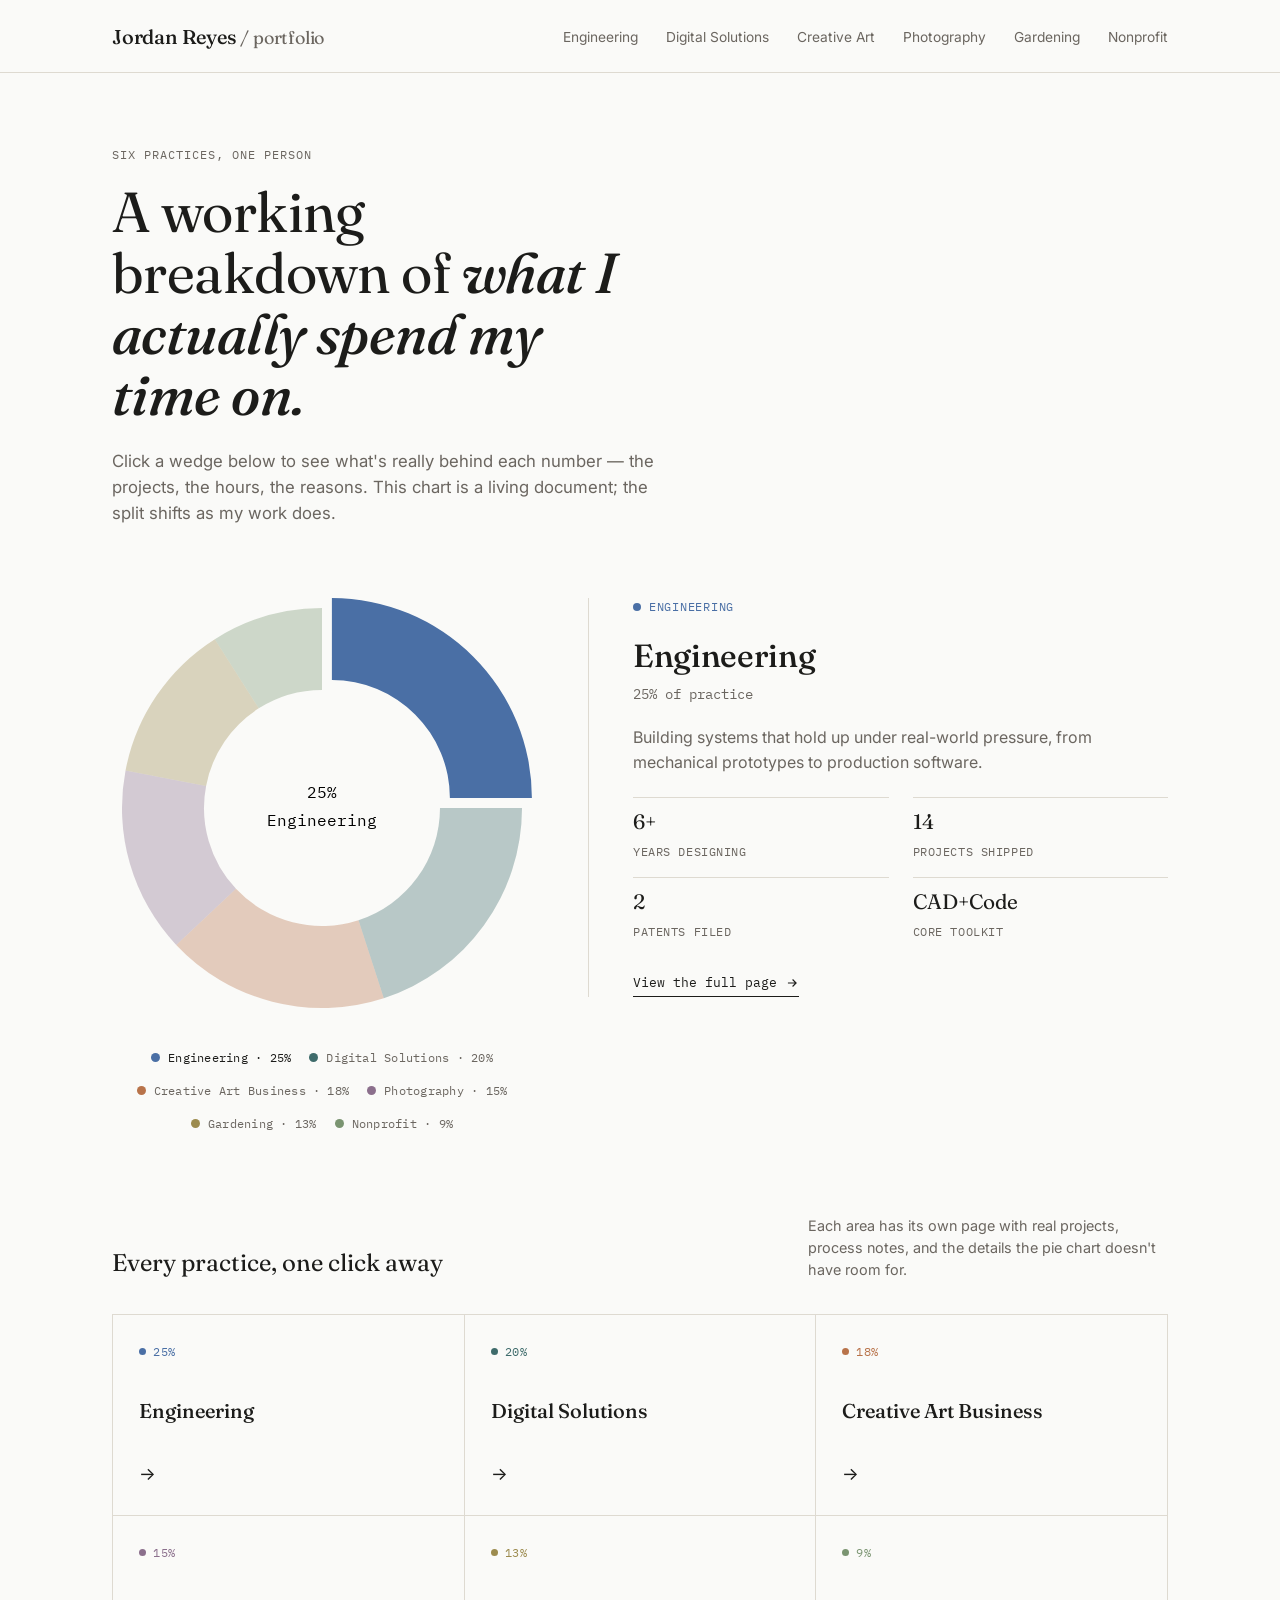
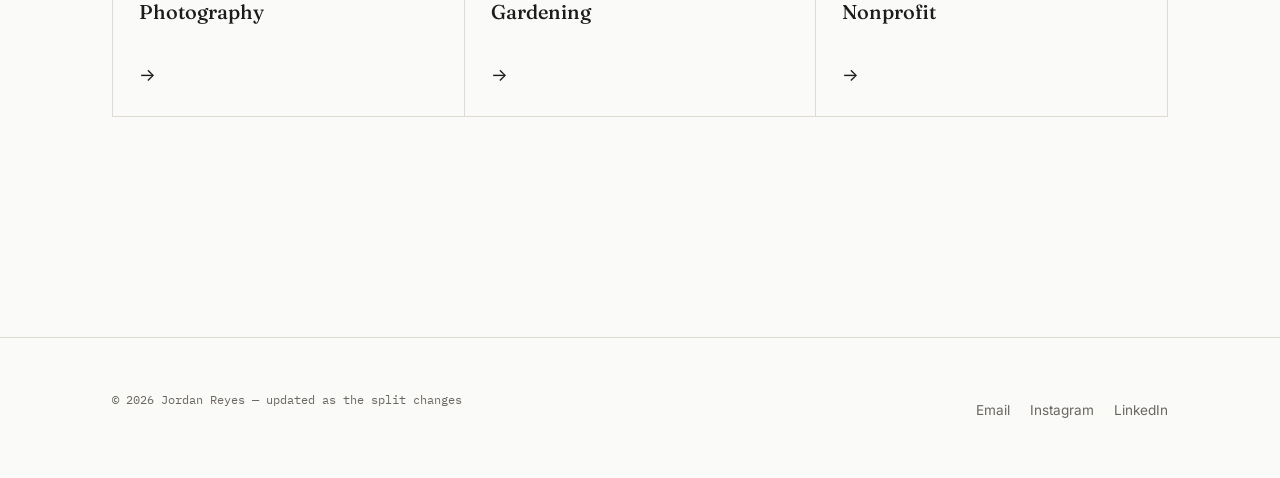
==== index.html @ f3f0fed9 "Add files via upload" ====
<!DOCTYPE html>
<html lang="en">
<head>
<meta charset="UTF-8">
<meta name="viewport" content="width=device-width, initial-scale=1.0">
<title>Jordan Reyes — Portfolio</title>
<meta name="description" content="A portfolio spanning engineering, digital solutions, creative art, photography, gardening, and nonprofit work.">
<link rel="stylesheet" href="styles.css">
</head>
<body>

<nav class="site-nav">
  <div class="wrap">
    <a href="index.html" class="brand">Jordan Reyes <span>/ portfolio</span></a>
    <button class="nav-toggle" aria-expanded="false">MENU</button>
    <ul class="nav-links">
      <li><a href="engineering.html">Engineering</a></li>
      <li><a href="digital-solutions.html">Digital Solutions</a></li>
      <li><a href="creative-art.html">Creative Art</a></li>
      <li><a href="photography.html">Photography</a></li>
      <li><a href="gardening.html">Gardening</a></li>
      <li><a href="nonprofit.html">Nonprofit</a></li>
    </ul>
  </div>
</nav>

<header class="hero">
  <div class="wrap">
    <p class="eyebrow">Six practices, one person</p>
    <h1>A working breakdown of <em>what I actually spend my time on.</em></h1>
    <p class="hero-lede">Click a wedge below to see what's really behind each number — the projects, the hours, the reasons. This chart is a living document; the split shifts as my work does.</p>
  </div>
</header>

<section class="chart-section">
  <div class="wrap chart-grid">
    <div>
      <div class="chart-holder">
        <svg id="pie-svg" viewBox="0 0 420 420" aria-label="Interactive breakdown of practices">
          <text id="center-pct" x="210" y="200" text-anchor="middle" class="chart-center pct"></text>
          <text id="center-lbl" x="210" y="228" text-anchor="middle" class="chart-center lbl"></text>
        </svg>
      </div>
      <div class="legend" id="legend"></div>
    </div>
    <div class="detail-panel" id="detail-panel"></div>
  </div>
</section>

<section class="strip">
  <div class="wrap">
    <div class="strip-head">
      <h3>Every practice, one click away</h3>
      <p>Each area has its own page with real projects, process notes, and the details the pie chart doesn't have room for.</p>
    </div>
    <div class="card-row">
      <a class="p-card" href="engineering.html" style="--dot:#4A6FA5">
        <span class="tag"><span class="dot"></span>25%</span>
        <h4>Engineering</h4>
        <span class="arrow">→</span>
      </a>
      <a class="p-card" href="digital-solutions.html" style="--dot:#3E6B6B">
        <span class="tag"><span class="dot"></span>20%</span>
        <h4>Digital Solutions</h4>
        <span class="arrow">→</span>
      </a>
      <a class="p-card" href="creative-art.html" style="--dot:#B8734A">
        <span class="tag"><span class="dot"></span>18%</span>
        <h4>Creative Art Business</h4>
        <span class="arrow">→</span>
      </a>
      <a class="p-card" href="photography.html" style="--dot:#8B6F8C">
        <span class="tag"><span class="dot"></span>15%</span>
        <h4>Photography</h4>
        <span class="arrow">→</span>
      </a>
      <a class="p-card" href="gardening.html" style="--dot:#9C8B4E">
        <span class="tag"><span class="dot"></span>13%</span>
        <h4>Gardening</h4>
        <span class="arrow">→</span>
      </a>
      <a class="p-card" href="nonprofit.html" style="--dot:#7A9471">
        <span class="tag"><span class="dot"></span>9%</span>
        <h4>Nonprofit</h4>
        <span class="arrow">→</span>
      </a>
    </div>
  </div>
</section>

<footer class="site-footer">
  <div class="wrap">
    <p class="footer-meta">© 2026 Jordan Reyes — updated as the split changes</p>
    <ul class="footer-links">
      <li><a href="mailto:hello@example.com">Email</a></li>
      <li><a href="#">Instagram</a></li>
      <li><a href="#">LinkedIn</a></li>
    </ul>
  </div>
</footer>

<script src="script.js"></script>
</body>
</html>
---- styles.css ----
@import url('https://fonts.googleapis.com/css2?family=Fraunces:ital,opsz,wght@0,9..144,300;0,9..144,400;0,9..144,500;0,9..144,600;1,9..144,400;1,9..144,500&family=Inter:wght@400;500;600&family=IBM+Plex+Mono:wght@400;500&display=swap');

:root{
  --paper:#FAFAF8;
  --paper-dim:#F1EFE9;
  --ink:#1C1C1A;
  --ink-soft:#6B6660;
  --line:#DEDAD1;

  --c-engineering:#4A6FA5;
  --c-digital:#3E6B6B;
  --c-creative:#B8734A;
  --c-photography:#8B6F8C;
  --c-gardening:#9C8B4E;
  --c-nonprofit:#7A9471;

  --display: 'Fraunces', serif;
  --body: 'Inter', sans-serif;
  --mono: 'IBM Plex Mono', monospace;

  --maxw: 1120px;
}

*{box-sizing:border-box;}
html{scroll-behavior:smooth;}
body{
  margin:0;
  background:var(--paper);
  color:var(--ink);
  font-family:var(--body);
  font-size:16px;
  line-height:1.55;
  -webkit-font-smoothing:antialiased;
}

@media (prefers-reduced-motion: reduce){
  html{scroll-behavior:auto;}
  *{animation-duration:0.001ms !important; transition-duration:0.001ms !important;}
}

a{color:inherit;}
:focus-visible{outline:2px solid var(--ink); outline-offset:3px;}

.wrap{max-width:var(--maxw); margin:0 auto; padding:0 32px;}

/* ---------- Nav ---------- */
.site-nav{
  position:sticky; top:0; z-index:50;
  background:rgba(250,250,248,0.9);
  backdrop-filter:blur(8px);
  border-bottom:1px solid var(--line);
}
.site-nav .wrap{
  display:flex; align-items:center; justify-content:space-between;
  height:72px;
}
.brand{
  font-family:var(--display);
  font-weight:500;
  font-size:1.25rem;
  text-decoration:none;
  letter-spacing:-0.01em;
}
.brand span{color:var(--ink-soft); font-weight:400; font-size:0.9em;}
.nav-links{
  display:flex; gap:28px; list-style:none; margin:0; padding:0;
}
.nav-links a{
  text-decoration:none;
  font-size:0.86rem;
  color:var(--ink-soft);
  position:relative;
  padding-bottom:4px;
  transition:color 0.2s ease;
}
.nav-links a:hover, .nav-links a.active{color:var(--ink);}
.nav-links a.active::after{
  content:'';
  position:absolute; left:0; right:0; bottom:-6px; height:2px;
  background:var(--dot,var(--ink));
}
.nav-toggle{display:none;}

@media (max-width:860px){
  .nav-links{
    position:fixed; inset:72px 0 0 0; background:var(--paper);
    flex-direction:column; padding:24px 32px; gap:20px;
    transform:translateY(-8px); opacity:0; pointer-events:none;
    transition:opacity 0.2s ease, transform 0.2s ease;
  }
  .nav-links.open{opacity:1; pointer-events:auto; transform:translateY(0);}
  .nav-links a{font-size:1.1rem;}
  .nav-toggle{
    display:block; background:none; border:none; cursor:pointer;
    font-family:var(--mono); font-size:0.8rem; letter-spacing:0.05em;
  }
}

/* ---------- Footer ---------- */
.site-footer{
  border-top:1px solid var(--line);
  padding:40px 0 56px;
  margin-top:120px;
}
.site-footer .wrap{
  display:flex; justify-content:space-between; align-items:flex-end; flex-wrap:wrap; gap:16px;
}
.footer-meta{font-family:var(--mono); font-size:0.78rem; color:var(--ink-soft);}
.footer-links{display:flex; gap:20px; list-style:none; margin:0; padding:0;}
.footer-links a{text-decoration:none; font-size:0.85rem; color:var(--ink-soft);}
.footer-links a:hover{color:var(--ink);}

/* ---------- Hero (home) ---------- */
.hero{
  padding:72px 0 40px;
}
.eyebrow{
  font-family:var(--mono); font-size:0.78rem; letter-spacing:0.08em;
  text-transform:uppercase; color:var(--ink-soft); margin:0 0 18px;
}
.hero h1{
  font-family:var(--display);
  font-weight:400;
  font-size:clamp(2.2rem, 4.4vw, 3.6rem);
  line-height:1.08;
  letter-spacing:-0.01em;
  margin:0 0 22px;
  max-width:14ch;
}
.hero h1 em{font-style:italic; font-weight:500;}
.hero-lede{
  max-width:52ch; color:var(--ink-soft); font-size:1.05rem; margin:0 0 8px;
}

/* ---------- Chart section ---------- */
.chart-section{
  padding:24px 0 80px;
}
.chart-grid{
  display:grid;
  grid-template-columns: minmax(280px, 420px) 1fr;
  gap:56px;
  align-items:flex-start;
}
@media (max-width:860px){
  .chart-grid{grid-template-columns:1fr; gap:32px;}
}

.chart-holder{
  position:relative;
  display:flex; align-items:center; justify-content:center;
}
.chart-holder svg{width:100%; height:auto; max-width:420px;}

.pie-slice{
  cursor:pointer;
  transition:transform 0.35s cubic-bezier(.22,1,.36,1), filter 0.2s ease, opacity 0.2s ease;
  transform-box:fill-box;
}
.pie-slice:hover{filter:brightness(1.06);}
.pie-slice.dimmed{opacity:0.35;}
.pie-slice:focus-visible{outline:2px solid var(--ink); outline-offset:2px;}

.chart-center{
  font-family:var(--mono);
  pointer-events:none;
}
.chart-center .pct{font-family:var(--display); font-size:2.6rem; fill:var(--ink);}
.chart-center .lbl{font-size:0.72rem; letter-spacing:0.06em; fill:var(--ink-soft); text-transform:uppercase;}

.legend{
  display:flex; flex-wrap:wrap; gap:10px 18px; margin-top:28px;
  justify-content:center;
}
.legend button{
  display:flex; align-items:center; gap:8px;
  background:none; border:none; cursor:pointer; padding:4px 0;
  font-family:var(--mono); font-size:0.76rem; color:var(--ink-soft);
  letter-spacing:0.02em;
}
.legend button.active{color:var(--ink);}
.legend .dot{width:9px; height:9px; border-radius:50%; flex-shrink:0;}

.detail-panel{
  border-left:1px solid var(--line);
  padding-left:44px;
  min-height:380px;
}
@media (max-width:860px){
  .detail-panel{border-left:none; padding-left:0; border-top:1px solid var(--line); padding-top:32px;}
}
.detail-eyebrow{
  font-family:var(--mono); font-size:0.76rem; letter-spacing:0.06em;
  color:var(--dot, var(--ink-soft)); text-transform:uppercase; margin:0 0 14px;
  display:flex; align-items:center; gap:8px;
}
.detail-eyebrow .dot{width:8px; height:8px; border-radius:50%; background:var(--dot);}
.detail-panel h2{
  font-family:var(--display); font-weight:500; font-size:2rem; margin:0 0 4px;
  letter-spacing:-0.01em;
}
.detail-percent{
  font-family:var(--mono); color:var(--ink-soft); font-size:0.85rem; margin:0 0 20px;
}
.detail-copy{max-width:58ch; color:var(--ink-soft); margin:0 0 22px;}
.detail-facts{
  list-style:none; margin:0 0 26px; padding:0;
  display:grid; grid-template-columns:1fr 1fr; gap:14px 24px;
}
.detail-facts li{border-top:1px solid var(--line); padding-top:8px;}
.detail-facts .fact-num{font-family:var(--display); font-size:1.3rem; display:block;}
.detail-facts .fact-lbl{font-family:var(--mono); font-size:0.72rem; color:var(--ink-soft); text-transform:uppercase; letter-spacing:0.05em;}
.detail-cta{
  display:inline-flex; align-items:center; gap:8px;
  text-decoration:none; font-family:var(--mono); font-size:0.82rem;
  color:var(--ink); border-bottom:1px solid var(--ink); padding-bottom:3px;
}
.detail-cta:hover{gap:12px;}
.detail-cta svg{width:14px; height:14px;}

/* ---------- Practice strip (home, below chart) ---------- */
.strip{padding:0 0 100px;}
.strip-head{display:flex; justify-content:space-between; align-items:flex-end; margin-bottom:32px; gap:16px; flex-wrap:wrap;}
.strip-head h3{font-family:var(--display); font-weight:400; font-size:1.5rem; margin:0;}
.strip-head p{margin:0; color:var(--ink-soft); font-size:0.9rem; max-width:40ch;}
.card-row{
  display:grid; grid-template-columns:repeat(3, 1fr); gap:1px;
  background:var(--line); border:1px solid var(--line);
}
@media (max-width:860px){.card-row{grid-template-columns:1fr 1fr;}}
@media (max-width:560px){.card-row{grid-template-columns:1fr;}}
.p-card{
  background:var(--paper); padding:28px 26px; text-decoration:none; color:var(--ink);
  display:flex; flex-direction:column; gap:34px; min-height:190px;
  transition:background 0.2s ease;
}
.p-card:hover{background:var(--paper-dim);}
.p-card .tag{
  font-family:var(--mono); font-size:0.72rem; text-transform:uppercase; letter-spacing:0.05em;
  color:var(--dot);
  display:flex; align-items:center; gap:7px;
}
.p-card .tag .dot{width:7px; height:7px; border-radius:50%; background:var(--dot);}
.p-card h4{font-family:var(--display); font-weight:500; font-size:1.25rem; margin:0;}
.p-card .arrow{margin-top:auto; font-size:1.1rem;}

/* ---------- Category page header ---------- */
.cat-hero{
  padding:64px 0 56px;
  border-bottom:1px solid var(--line);
}
.cat-hero .eyebrow{color:var(--dot);}
.cat-hero h1{
  font-family:var(--display); font-weight:400;
  font-size:clamp(2.4rem, 5vw, 4rem); margin:0 0 20px; letter-spacing:-0.01em;
}
.cat-hero .lede{max-width:60ch; color:var(--ink-soft); font-size:1.08rem;}
.cat-hero .back{
  display:inline-block; margin-top:28px; text-decoration:none;
  font-family:var(--mono); font-size:0.8rem; color:var(--ink-soft);
  border-bottom:1px solid var(--line); padding-bottom:2px;
}
.cat-hero .back:hover{color:var(--ink); border-color:var(--ink);}

.stat-row{
  display:grid; grid-template-columns:repeat(4,1fr); gap:1px;
  background:var(--line); border-top:1px solid var(--line); border-bottom:1px solid var(--line);
}
@media (max-width:700px){.stat-row{grid-template-columns:1fr 1fr;}}
.stat-cell{background:var(--paper); padding:26px 28px;}
.stat-cell .num{font-family:var(--display); font-size:2.1rem; display:block; color:var(--dot);}
.stat-cell .lbl{font-family:var(--mono); font-size:0.72rem; text-transform:uppercase; letter-spacing:0.05em; color:var(--ink-soft);}

.section{padding:76px 0;}
.section-head{max-width:62ch; margin-bottom:42px;}
.section-head .eyebrow{color:var(--dot);}
.section-head h2{font-family:var(--display); font-weight:400; font-size:1.9rem; margin:0 0 12px;}
.section-head p{color:var(--ink-soft); margin:0;}

.project-grid{
  display:grid; grid-template-columns:repeat(2, 1fr); gap:2px;
  background:var(--line); border:1px solid var(--line);
}
@media (max-width:700px){.project-grid{grid-template-columns:1fr;}}
.project{background:var(--paper); padding:32px;}
.project .frame{
  aspect-ratio:16/10; border-radius:2px; margin-bottom:20px;
  display:flex; align-items:center; justify-content:center;
  background:var(--paper-dim);
  border:1px solid var(--line);
}
.project .frame svg{width:44%; height:44%; opacity:0.85;}
.project h3{font-family:var(--display); font-weight:500; font-size:1.2rem; margin:0 0 8px;}
.project p{color:var(--ink-soft); font-size:0.92rem; margin:0 0 14px;}
.project .meta{font-family:var(--mono); font-size:0.72rem; color:var(--dot); text-transform:uppercase; letter-spacing:0.04em;}

.pull-quote{
  padding:80px 0; text-align:center;
}
.pull-quote blockquote{
  font-family:var(--display); font-style:italic; font-weight:400;
  font-size:clamp(1.4rem, 3vw, 2.1rem); max-width:26ch; margin:0 auto 18px;
  line-height:1.3;
}
.pull-quote cite{font-family:var(--mono); font-size:0.8rem; color:var(--ink-soft); font-style:normal;}

.cta-band{
  background:var(--ink); color:var(--paper);
  padding:64px 0; margin-top:20px;
}
.cta-band .wrap{display:flex; justify-content:space-between; align-items:center; flex-wrap:wrap; gap:20px;}
.cta-band h3{font-family:var(--display); font-weight:400; font-size:1.7rem; margin:0; max-width:20ch;}
.cta-band a{
  text-decoration:none; font-family:var(--mono); font-size:0.85rem;
  border:1px solid var(--paper); padding:12px 22px; border-radius:2px;
  white-space:nowrap;
}
.cta-band a:hover{background:var(--paper); color:var(--ink);}

.placeholder-note{
  font-family:var(--mono); font-size:0.72rem; color:var(--ink-soft);
  background:var(--paper-dim); border:1px dashed var(--line);
  padding:10px 14px; border-radius:2px; display:inline-block; margin-bottom:24px;
}
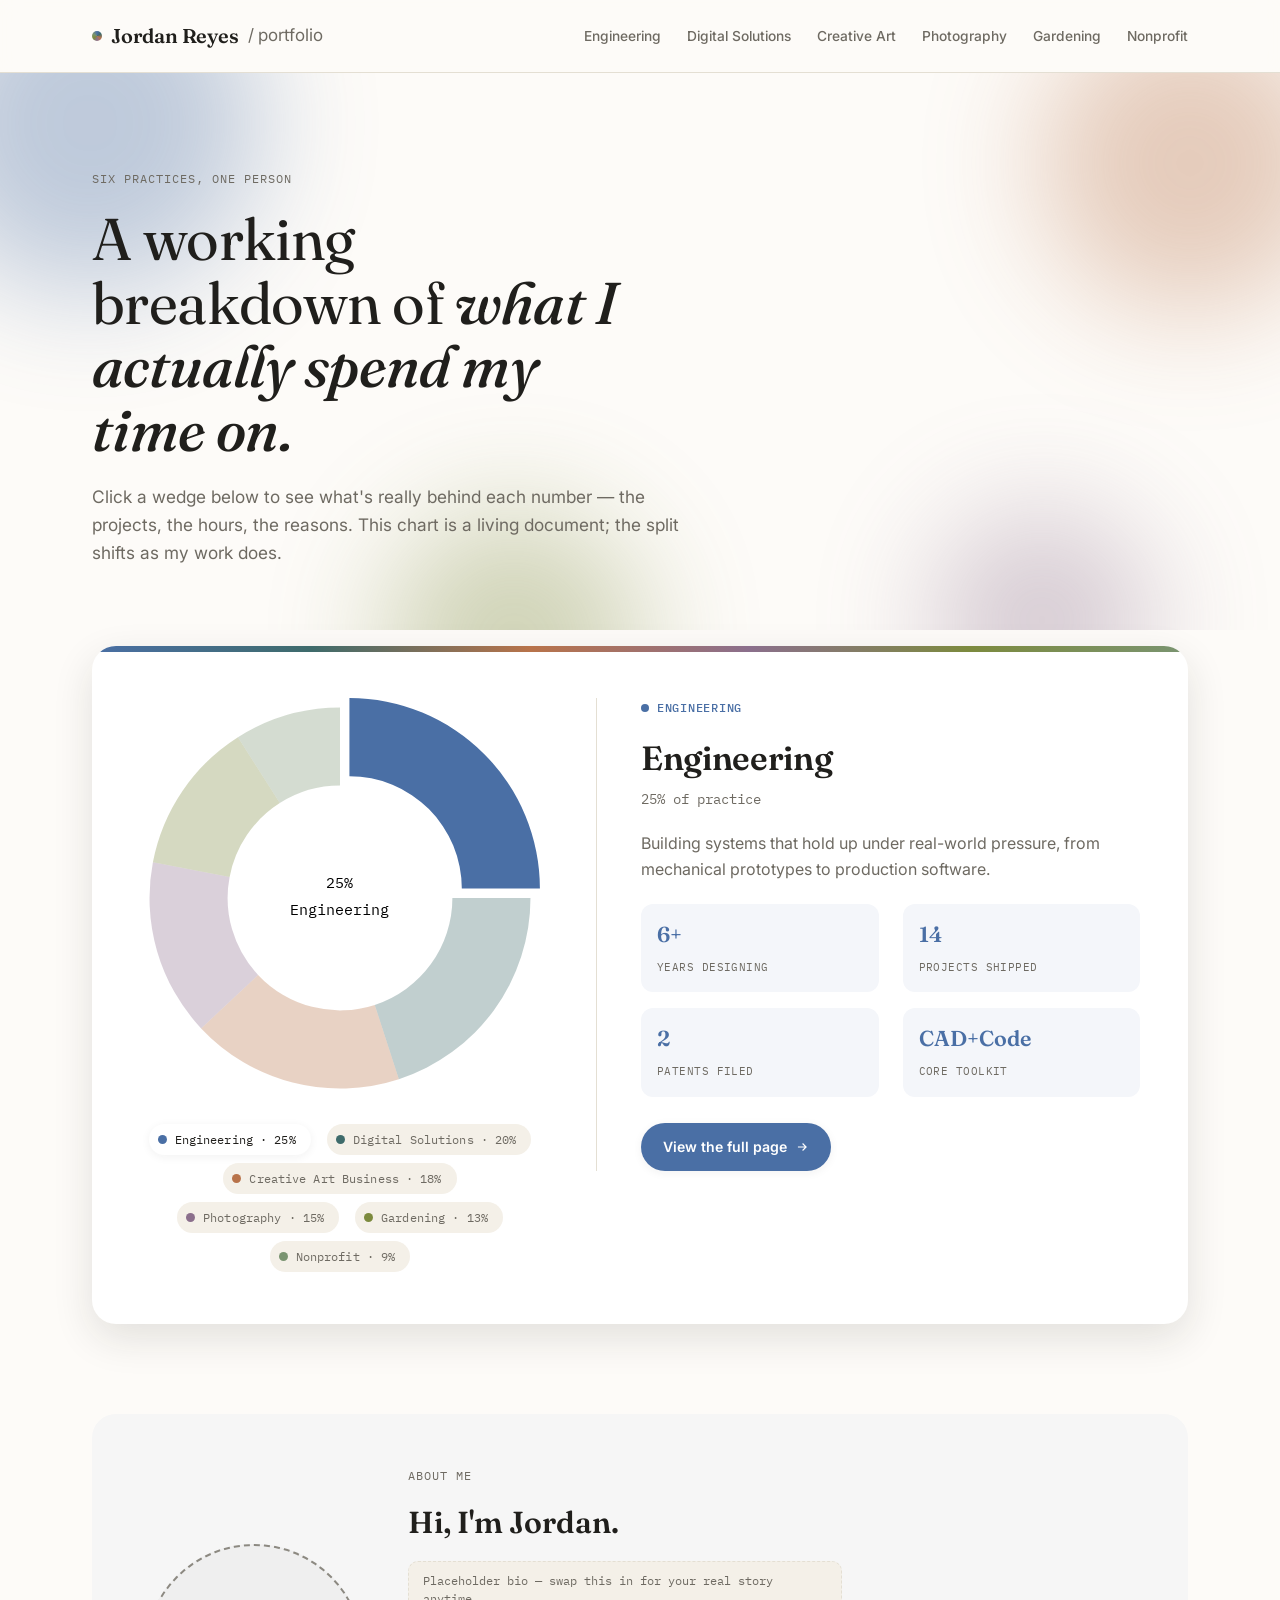
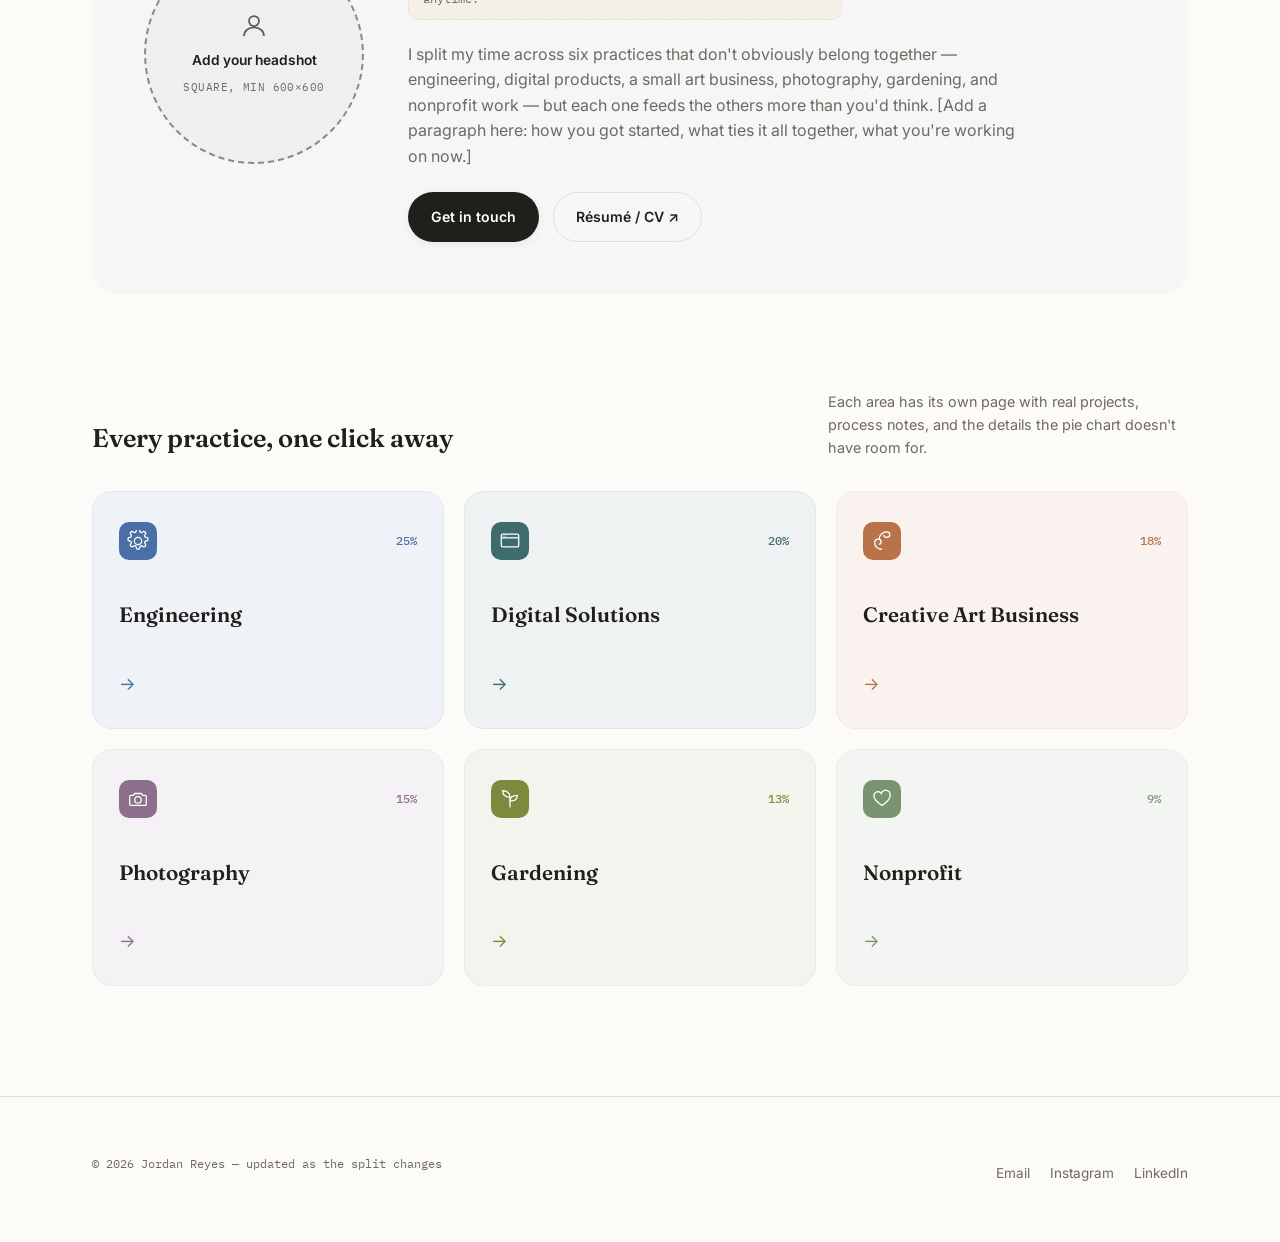
==== commit 01907ddd: "Add files via upload" ====
--- a/index.html
+++ b/index.html
@@ -11,7 +11,7 @@
 
 <nav class="site-nav">
   <div class="wrap">
-    <a href="index.html" class="brand">Jordan Reyes <span>/ portfolio</span></a>
+    <a href="index.html" class="brand"><span class="brand-dot"></span>Jordan Reyes <span>/ portfolio</span></a>
     <button class="nav-toggle" aria-expanded="false">MENU</button>
     <ul class="nav-links">
       <li><a href="engineering.html">Engineering</a></li>
@@ -25,6 +25,12 @@
 </nav>
 
 <header class="hero">
+  <div class="blob-field">
+    <div class="blob blob-1"></div>
+    <div class="blob blob-2"></div>
+    <div class="blob blob-3"></div>
+    <div class="blob blob-4"></div>
+  </div>
   <div class="wrap">
     <p class="eyebrow">Six practices, one person</p>
     <h1>A working breakdown of <em>what I actually spend my time on.</em></h1>
@@ -33,17 +39,43 @@
 </header>
 
 <section class="chart-section">
-  <div class="wrap chart-grid">
-    <div>
-      <div class="chart-holder">
-        <svg id="pie-svg" viewBox="0 0 420 420" aria-label="Interactive breakdown of practices">
-          <text id="center-pct" x="210" y="200" text-anchor="middle" class="chart-center pct"></text>
-          <text id="center-lbl" x="210" y="228" text-anchor="middle" class="chart-center lbl"></text>
-        </svg>
+  <div class="wrap">
+    <div class="chart-card">
+      <div class="chart-grid">
+        <div>
+          <div class="chart-holder">
+            <svg id="pie-svg" viewBox="0 0 420 420" aria-label="Interactive breakdown of practices">
+              <text id="center-pct" x="210" y="200" text-anchor="middle" class="chart-center pct"></text>
+              <text id="center-lbl" x="210" y="228" text-anchor="middle" class="chart-center lbl"></text>
+            </svg>
+          </div>
+          <div class="legend" id="legend"></div>
+        </div>
+        <div class="detail-panel" id="detail-panel"></div>
       </div>
-      <div class="legend" id="legend"></div>
     </div>
-    <div class="detail-panel" id="detail-panel"></div>
+  </div>
+</section>
+
+<section class="bio-section">
+  <div class="wrap">
+    <div class="bio-card">
+      <div class="photo-slot round">
+        <svg viewBox="0 0 24 24" fill="none" stroke="currentColor" stroke-width="1.4"><circle cx="12" cy="8" r="4"/><path d="M4 20c0-4 3.6-7 8-7s8 3 8 7"/></svg>
+        <span class="ps-label">Add your headshot</span>
+        <span class="ps-note">Square, min 600×600</span>
+      </div>
+      <div class="bio-copy">
+        <p class="eyebrow">About me</p>
+        <h2>Hi, I'm Jordan.</h2>
+        <p class="placeholder-note">Placeholder bio — swap this in for your real story anytime.</p>
+        <p>I split my time across six practices that don't obviously belong together — engineering, digital products, a small art business, photography, gardening, and nonprofit work — but each one feeds the others more than you'd think. [Add a paragraph here: how you got started, what ties it all together, what you're working on now.]</p>
+        <div class="btn-row">
+          <a class="btn btn-primary" href="mailto:hello@example.com">Get in touch</a>
+          <a class="btn btn-ghost" href="#">Résumé / CV ↗</a>
+        </div>
+      </div>
+    </div>
   </div>
 </section>
 
@@ -55,32 +87,50 @@
     </div>
     <div class="card-row">
       <a class="p-card" href="engineering.html" style="--dot:#4A6FA5">
-        <span class="tag"><span class="dot"></span>25%</span>
+        <span class="tag">
+          <span class="icon"><svg viewBox="0 0 24 24" fill="none" stroke="currentColor" stroke-width="1.4"><path d="M12 8a4 4 0 1 0 0 8 4 4 0 0 0 0-8Z"/><path d="M19.4 13a1.7 1.7 0 0 0 .34 1.87l.06.06a2 2 0 1 1-2.83 2.83l-.06-.06a1.7 1.7 0 0 0-1.87-.34 1.7 1.7 0 0 0-1 1.55V19a2 2 0 1 1-4 0v-.09A1.7 1.7 0 0 0 8.98 17.3a1.7 1.7 0 0 0-1.87.34l-.06.06a2 2 0 1 1-2.83-2.83l.06-.06A1.7 1.7 0 0 0 4.6 13a1.7 1.7 0 0 0-1.55-1H3a2 2 0 1 1 0-4h.09A1.7 1.7 0 0 0 4.6 6.98a1.7 1.7 0 0 0-.34-1.87l-.06-.06a2 2 0 1 1 2.83-2.83l.06.06A1.7 1.7 0 0 0 8.96 2.6a1.7 1.7 0 0 0 1-1.55V1a2 2 0 1 1 4 0v.09a1.7 1.7 0 0 0 1 1.55 1.7 1.7 0 0 0 1.87-.34l.06-.06a2 2 0 1 1 2.83 2.83l-.06.06a1.7 1.7 0 0 0-.34 1.87V7a1.7 1.7 0 0 0 1.55 1H21a2 2 0 1 1 0 4h-.09a1.7 1.7 0 0 0-1.51 1Z"/></svg></span>
+          <span class="pct">25%</span>
+        </span>
         <h4>Engineering</h4>
         <span class="arrow">→</span>
       </a>
       <a class="p-card" href="digital-solutions.html" style="--dot:#3E6B6B">
-        <span class="tag"><span class="dot"></span>20%</span>
+        <span class="tag">
+          <span class="icon"><svg viewBox="0 0 24 24" fill="none" stroke="currentColor" stroke-width="1.4"><rect x="2.5" y="4.5" width="19" height="14" rx="1.5"/><path d="M2.5 8.5h19"/><circle cx="5.3" cy="6.5" r="0.6" fill="currentColor" stroke="none"/><circle cx="7.1" cy="6.5" r="0.6" fill="currentColor" stroke="none"/></svg></span>
+          <span class="pct">20%</span>
+        </span>
         <h4>Digital Solutions</h4>
         <span class="arrow">→</span>
       </a>
       <a class="p-card" href="creative-art.html" style="--dot:#B8734A">
-        <span class="tag"><span class="dot"></span>18%</span>
+        <span class="tag">
+          <span class="icon"><svg viewBox="0 0 24 24" fill="none" stroke="currentColor" stroke-width="1.4"><path d="M12 21c-4.4 0-8-2.7-8-7 0-3 2-4 4-4s3 1.3 3 3-1 2.5-2.5 2.5"/><path d="M9 10c0-4.4 3.6-8 8-8 2 0 3.5 1.2 3.5 3S19 8 17 8s-3-1-3-2.5"/></svg></span>
+          <span class="pct">18%</span>
+        </span>
         <h4>Creative Art Business</h4>
         <span class="arrow">→</span>
       </a>
       <a class="p-card" href="photography.html" style="--dot:#8B6F8C">
-        <span class="tag"><span class="dot"></span>15%</span>
+        <span class="tag">
+          <span class="icon"><svg viewBox="0 0 24 24" fill="none" stroke="currentColor" stroke-width="1.4"><path d="M4 8h3l1.5-2h7L17 8h3a1 1 0 0 1 1 1v9a1 1 0 0 1-1 1H4a1 1 0 0 1-1-1V9a1 1 0 0 1 1-1Z"/><circle cx="12" cy="13" r="3.5"/></svg></span>
+          <span class="pct">15%</span>
+        </span>
         <h4>Photography</h4>
         <span class="arrow">→</span>
       </a>
-      <a class="p-card" href="gardening.html" style="--dot:#9C8B4E">
-        <span class="tag"><span class="dot"></span>13%</span>
+      <a class="p-card" href="gardening.html" style="--dot:#7C8A3E">
+        <span class="tag">
+          <span class="icon"><svg viewBox="0 0 24 24" fill="none" stroke="currentColor" stroke-width="1.4"><path d="M12 21V10"/><path d="M12 10C12 5 8 3 4 3c0 4.5 2.5 7 8 7Z"/><path d="M12 14c0-4 3.5-6 8-6 0 4-2.5 6.5-8 6Z"/></svg></span>
+          <span class="pct">13%</span>
+        </span>
         <h4>Gardening</h4>
         <span class="arrow">→</span>
       </a>
       <a class="p-card" href="nonprofit.html" style="--dot:#7A9471">
-        <span class="tag"><span class="dot"></span>9%</span>
+        <span class="tag">
+          <span class="icon"><svg viewBox="0 0 24 24" fill="none" stroke="currentColor" stroke-width="1.4"><path d="M20.8 8.6c0 4.4-8.8 10.4-8.8 10.4S3.2 13 3.2 8.6a4.4 4.4 0 0 1 8-2.6 4.4 4.4 0 0 1 9.6 2.6Z"/></svg></span>
+          <span class="pct">9%</span>
+        </span>
         <h4>Nonprofit</h4>
         <span class="arrow">→</span>
       </a>
--- a/styles.css
+++ b/styles.css
@@ -1,24 +1,29 @@
-@import url('https://fonts.googleapis.com/css2?family=Fraunces:ital,opsz,wght@0,9..144,300;0,9..144,400;0,9..144,500;0,9..144,600;1,9..144,400;1,9..144,500&family=Inter:wght@400;500;600&family=IBM+Plex+Mono:wght@400;500&display=swap');
+@import url('https://fonts.googleapis.com/css2?family=Fraunces:ital,opsz,wght@0,9..144,300;0,9..144,400;0,9..144,500;0,9..144,600;0,9..144,700;1,9..144,400;1,9..144,500&family=Inter:wght@400;500;600;700&family=IBM+Plex+Mono:wght@400;500&display=swap');
 
 :root{
-  --paper:#FAFAF8;
-  --paper-dim:#F1EFE9;
-  --ink:#1C1C1A;
-  --ink-soft:#6B6660;
-  --line:#DEDAD1;
+  --paper:#FDFBF8;
+  --paper-dim:#F4F0E8;
+  --ink:#201F1C;
+  --ink-soft:#6E6A62;
+  --line:#E4DFD3;
 
   --c-engineering:#4A6FA5;
   --c-digital:#3E6B6B;
   --c-creative:#B8734A;
   --c-photography:#8B6F8C;
-  --c-gardening:#9C8B4E;
+  --c-gardening:#7C8A3E;
   --c-nonprofit:#7A9471;
 
   --display: 'Fraunces', serif;
   --body: 'Inter', sans-serif;
   --mono: 'IBM Plex Mono', monospace;
 
-  --maxw: 1120px;
+  --maxw: 1160px;
+  --radius: 16px;
+  --radius-sm: 10px;
+  --shadow-sm: 0 2px 10px rgba(32,31,28,0.06);
+  --shadow-md: 0 14px 40px rgba(32,31,28,0.12);
+  --dot: var(--ink);
 }
 
 *{box-sizing:border-box;}
@@ -29,7 +34,7 @@
   color:var(--ink);
   font-family:var(--body);
   font-size:16px;
-  line-height:1.55;
+  line-height:1.6;
   -webkit-font-smoothing:antialiased;
 }
 
@@ -39,6 +44,7 @@
 }
 
 a{color:inherit;}
+img{max-width:100%; display:block;}
 :focus-visible{outline:2px solid var(--ink); outline-offset:3px;}
 
 .wrap{max-width:var(--maxw); margin:0 auto; padding:0 32px;}
@@ -46,8 +52,8 @@
 /* ---------- Nav ---------- */
 .site-nav{
   position:sticky; top:0; z-index:50;
-  background:rgba(250,250,248,0.9);
-  backdrop-filter:blur(8px);
+  background:rgba(253,251,248,0.88);
+  backdrop-filter:blur(10px);
   border-bottom:1px solid var(--line);
 }
 .site-nav .wrap{
@@ -56,18 +62,25 @@
 }
 .brand{
   font-family:var(--display);
-  font-weight:500;
+  font-weight:600;
   font-size:1.25rem;
   text-decoration:none;
   letter-spacing:-0.01em;
-}
-.brand span{color:var(--ink-soft); font-weight:400; font-size:0.9em;}
+  display:flex; align-items:center; gap:9px;
+}
+.brand .brand-dot{
+  width:10px; height:10px; border-radius:50%;
+  background:conic-gradient(from 0deg, var(--c-engineering), var(--c-digital), var(--c-creative), var(--c-photography), var(--c-gardening), var(--c-nonprofit), var(--c-engineering));
+  flex-shrink:0;
+}
+.brand span{color:var(--ink-soft); font-weight:400; font-size:0.85em; font-family:var(--body);}
 .nav-links{
-  display:flex; gap:28px; list-style:none; margin:0; padding:0;
+  display:flex; gap:26px; list-style:none; margin:0; padding:0;
 }
 .nav-links a{
   text-decoration:none;
   font-size:0.86rem;
+  font-weight:500;
   color:var(--ink-soft);
   position:relative;
   padding-bottom:4px;
@@ -76,31 +89,56 @@
 .nav-links a:hover, .nav-links a.active{color:var(--ink);}
 .nav-links a.active::after{
   content:'';
-  position:absolute; left:0; right:0; bottom:-6px; height:2px;
-  background:var(--dot,var(--ink));
+  position:absolute; left:0; right:0; bottom:-6px; height:3px; border-radius:3px;
+  background:var(--dot);
 }
 .nav-toggle{display:none;}
 
-@media (max-width:860px){
+@media (max-width:900px){
   .nav-links{
     position:fixed; inset:72px 0 0 0; background:var(--paper);
-    flex-direction:column; padding:24px 32px; gap:20px;
+    flex-direction:column; padding:24px 32px; gap:22px;
     transform:translateY(-8px); opacity:0; pointer-events:none;
     transition:opacity 0.2s ease, transform 0.2s ease;
   }
   .nav-links.open{opacity:1; pointer-events:auto; transform:translateY(0);}
-  .nav-links a{font-size:1.1rem;}
+  .nav-links a{font-size:1.15rem;}
   .nav-toggle{
     display:block; background:none; border:none; cursor:pointer;
     font-family:var(--mono); font-size:0.8rem; letter-spacing:0.05em;
   }
 }
 
+/* ---------- Buttons ---------- */
+.btn{
+  display:inline-flex; align-items:center; gap:8px;
+  text-decoration:none; font-family:var(--body); font-weight:600; font-size:0.88rem;
+  padding:13px 22px; border-radius:100px; border:1.5px solid transparent;
+  transition:transform 0.18s ease, box-shadow 0.18s ease, background 0.18s ease, color 0.18s ease;
+  cursor:pointer;
+}
+.btn svg{width:15px; height:15px; flex-shrink:0;}
+.btn:hover{transform:translateY(-2px);}
+.btn-primary{
+  background:var(--dot); color:#fff; box-shadow:var(--shadow-sm);
+}
+.btn-primary:hover{box-shadow:var(--shadow-md);}
+.btn-ghost{
+  background:transparent; color:var(--ink); border-color:var(--line);
+}
+.btn-ghost:hover{border-color:var(--ink);}
+.btn-on-dark{
+  background:rgba(255,255,255,0.14); color:#fff; border-color:rgba(255,255,255,0.55);
+  backdrop-filter:blur(6px);
+}
+.btn-on-dark:hover{background:#fff; color:var(--ink);}
+.btn-row{display:flex; flex-wrap:wrap; gap:14px;}
+
 /* ---------- Footer ---------- */
 .site-footer{
   border-top:1px solid var(--line);
-  padding:40px 0 56px;
-  margin-top:120px;
+  padding:44px 0 56px;
+  margin-top:0;
 }
 .site-footer .wrap{
   display:flex; justify-content:space-between; align-items:flex-end; flex-wrap:wrap; gap:16px;
@@ -110,35 +148,78 @@
 .footer-links a{text-decoration:none; font-size:0.85rem; color:var(--ink-soft);}
 .footer-links a:hover{color:var(--ink);}
 
-/* ---------- Hero (home) ---------- */
+/* ---------- Photo slot (editable placeholder) ---------- */
+.photo-slot{
+  position:relative;
+  border:2px dashed color-mix(in srgb, var(--dot) 45%, var(--line));
+  border-radius:var(--radius);
+  background:color-mix(in srgb, var(--dot) 7%, white);
+  display:flex; flex-direction:column; align-items:center; justify-content:center;
+  gap:8px; text-align:center; padding:20px;
+  color:color-mix(in srgb, var(--dot) 70%, var(--ink));
+  min-height:220px;
+  overflow:hidden;
+}
+.photo-slot svg{width:30px; height:30px; opacity:0.7;}
+.photo-slot .ps-label{font-family:var(--body); font-weight:600; font-size:0.86rem;}
+.photo-slot .ps-note{font-family:var(--mono); font-size:0.68rem; color:var(--ink-soft); text-transform:uppercase; letter-spacing:0.04em;}
+.photo-slot.round{border-radius:50%;}
+.photo-slot.tall{min-height:340px;}
+.photo-slot.short{min-height:150px;}
+
+/* ---------- Home hero ---------- */
 .hero{
-  padding:72px 0 40px;
-}
+  position:relative;
+  padding:96px 0 56px;
+  overflow:hidden;
+}
+.blob-field{position:absolute; inset:0; z-index:0; overflow:hidden; pointer-events:none;}
+.blob{position:absolute; border-radius:50%; filter:blur(60px); opacity:0.35;}
+.blob-1{width:340px; height:340px; background:var(--c-engineering); top:-120px; left:-80px;}
+.blob-2{width:300px; height:300px; background:var(--c-creative); top:-60px; right:-60px;}
+.blob-3{width:260px; height:260px; background:var(--c-gardening); bottom:-140px; left:30%;}
+.blob-4{width:220px; height:220px; background:var(--c-photography); bottom:-100px; right:10%;}
+
+.hero .wrap{position:relative; z-index:1;}
 .eyebrow{
   font-family:var(--mono); font-size:0.78rem; letter-spacing:0.08em;
   text-transform:uppercase; color:var(--ink-soft); margin:0 0 18px;
+  display:flex; align-items:center; gap:8px;
 }
 .hero h1{
   font-family:var(--display);
   font-weight:400;
-  font-size:clamp(2.2rem, 4.4vw, 3.6rem);
+  font-size:clamp(2.3rem, 4.6vw, 3.8rem);
   line-height:1.08;
   letter-spacing:-0.01em;
   margin:0 0 22px;
-  max-width:14ch;
+  max-width:15ch;
 }
 .hero h1 em{font-style:italic; font-weight:500;}
 .hero-lede{
-  max-width:52ch; color:var(--ink-soft); font-size:1.05rem; margin:0 0 8px;
-}
-
-/* ---------- Chart section ---------- */
-.chart-section{
-  padding:24px 0 80px;
-}
+  max-width:54ch; color:var(--ink-soft); font-size:1.08rem; margin:0 0 8px;
+}
+
+/* ---------- Chart card ---------- */
+.chart-section{padding:16px 0 90px;}
+.chart-card{
+  position:relative;
+  background:#fff;
+  border-radius:24px;
+  box-shadow:var(--shadow-md);
+  padding:52px 48px;
+  overflow:hidden;
+}
+.chart-card::before{
+  content:'';
+  position:absolute; top:0; left:0; right:0; height:6px;
+  background:linear-gradient(90deg, var(--c-engineering), var(--c-digital), var(--c-creative), var(--c-photography), var(--c-gardening), var(--c-nonprofit));
+}
+@media (max-width:700px){.chart-card{padding:36px 24px;}}
+
 .chart-grid{
   display:grid;
-  grid-template-columns: minmax(280px, 420px) 1fr;
+  grid-template-columns: minmax(280px, 400px) 1fr;
   gap:56px;
   align-items:flex-start;
 }
@@ -150,40 +231,42 @@
   position:relative;
   display:flex; align-items:center; justify-content:center;
 }
-.chart-holder svg{width:100%; height:auto; max-width:420px;}
+.chart-holder svg{width:100%; height:auto; max-width:400px;}
 
 .pie-slice{
   cursor:pointer;
   transition:transform 0.35s cubic-bezier(.22,1,.36,1), filter 0.2s ease, opacity 0.2s ease;
   transform-box:fill-box;
 }
-.pie-slice:hover{filter:brightness(1.06);}
-.pie-slice.dimmed{opacity:0.35;}
+.pie-slice:hover{filter:brightness(1.08);}
+.pie-slice.dimmed{opacity:0.32;}
 .pie-slice:focus-visible{outline:2px solid var(--ink); outline-offset:2px;}
 
 .chart-center{
   font-family:var(--mono);
   pointer-events:none;
 }
-.chart-center .pct{font-family:var(--display); font-size:2.6rem; fill:var(--ink);}
-.chart-center .lbl{font-size:0.72rem; letter-spacing:0.06em; fill:var(--ink-soft); text-transform:uppercase;}
+.chart-center .pct{font-family:var(--display); font-size:2.5rem; fill:var(--ink); font-weight:600;}
+.chart-center .lbl{font-size:0.7rem; letter-spacing:0.06em; fill:var(--ink-soft); text-transform:uppercase;}
 
 .legend{
-  display:flex; flex-wrap:wrap; gap:10px 18px; margin-top:28px;
+  display:flex; flex-wrap:wrap; gap:8px 16px; margin-top:26px;
   justify-content:center;
 }
 .legend button{
   display:flex; align-items:center; gap:8px;
-  background:none; border:none; cursor:pointer; padding:4px 0;
-  font-family:var(--mono); font-size:0.76rem; color:var(--ink-soft);
-  letter-spacing:0.02em;
-}
-.legend button.active{color:var(--ink);}
+  background:var(--paper-dim); border:1px solid transparent; border-radius:100px; cursor:pointer;
+  padding:7px 14px 7px 8px;
+  font-family:var(--mono); font-size:0.74rem; color:var(--ink-soft);
+  letter-spacing:0.01em; transition:all 0.2s ease;
+}
+.legend button:hover{border-color:var(--line);}
+.legend button.active{color:var(--ink); background:#fff; box-shadow:var(--shadow-sm);}
 .legend .dot{width:9px; height:9px; border-radius:50%; flex-shrink:0;}
 
 .detail-panel{
+  padding-left:44px;
   border-left:1px solid var(--line);
-  padding-left:44px;
   min-height:380px;
 }
 @media (max-width:860px){
@@ -191,12 +274,12 @@
 }
 .detail-eyebrow{
   font-family:var(--mono); font-size:0.76rem; letter-spacing:0.06em;
-  color:var(--dot, var(--ink-soft)); text-transform:uppercase; margin:0 0 14px;
-  display:flex; align-items:center; gap:8px;
+  color:var(--dot); text-transform:uppercase; margin:0 0 14px;
+  display:flex; align-items:center; gap:8px; font-weight:500;
 }
 .detail-eyebrow .dot{width:8px; height:8px; border-radius:50%; background:var(--dot);}
 .detail-panel h2{
-  font-family:var(--display); font-weight:500; font-size:2rem; margin:0 0 4px;
+  font-family:var(--display); font-weight:600; font-size:2.1rem; margin:0 0 4px;
   letter-spacing:-0.01em;
 }
 .detail-percent{
@@ -205,120 +288,225 @@
 .detail-copy{max-width:58ch; color:var(--ink-soft); margin:0 0 22px;}
 .detail-facts{
   list-style:none; margin:0 0 26px; padding:0;
-  display:grid; grid-template-columns:1fr 1fr; gap:14px 24px;
-}
-.detail-facts li{border-top:1px solid var(--line); padding-top:8px;}
-.detail-facts .fact-num{font-family:var(--display); font-size:1.3rem; display:block;}
-.detail-facts .fact-lbl{font-family:var(--mono); font-size:0.72rem; color:var(--ink-soft); text-transform:uppercase; letter-spacing:0.05em;}
+  display:grid; grid-template-columns:1fr 1fr; gap:16px 24px;
+}
+.detail-facts li{
+  background:color-mix(in srgb, var(--dot) 6%, white);
+  border-radius:12px; padding:14px 16px;
+}
+.detail-facts .fact-num{font-family:var(--display); font-size:1.35rem; display:block; font-weight:600; color:var(--dot);}
+.detail-facts .fact-lbl{font-family:var(--mono); font-size:0.7rem; color:var(--ink-soft); text-transform:uppercase; letter-spacing:0.04em;}
 .detail-cta{
   display:inline-flex; align-items:center; gap:8px;
-  text-decoration:none; font-family:var(--mono); font-size:0.82rem;
-  color:var(--ink); border-bottom:1px solid var(--ink); padding-bottom:3px;
-}
-.detail-cta:hover{gap:12px;}
+  text-decoration:none; font-family:var(--body); font-weight:600; font-size:0.88rem;
+  color:#fff; background:var(--dot); padding:13px 22px; border-radius:100px;
+  box-shadow:var(--shadow-sm); transition:transform 0.18s ease, box-shadow 0.18s ease;
+}
+.detail-cta:hover{transform:translateY(-2px); box-shadow:var(--shadow-md);}
 .detail-cta svg{width:14px; height:14px;}
 
-/* ---------- Practice strip (home, below chart) ---------- */
-.strip{padding:0 0 100px;}
+/* ---------- Bio section (home) ---------- */
+.bio-section{padding:0 0 96px;}
+.bio-card{
+  background:color-mix(in srgb, var(--ink) 4%, white);
+  border-radius:24px;
+  padding:52px;
+  display:grid;
+  grid-template-columns:220px 1fr;
+  gap:44px;
+  align-items:center;
+}
+@media (max-width:760px){
+  .bio-card{grid-template-columns:1fr; padding:36px 26px; text-align:center;}
+  .bio-card .photo-slot{margin:0 auto;}
+}
+.bio-card .photo-slot{width:220px; height:220px; min-height:0;}
+.bio-copy .eyebrow{margin-bottom:12px;}
+.bio-copy h2{font-family:var(--display); font-weight:600; font-size:1.9rem; margin:0 0 14px;}
+.bio-copy p{color:var(--ink-soft); max-width:62ch; margin:0 0 22px;}
+
+/* ---------- Practice strip (home) ---------- */
+.strip{padding:0 0 110px;}
 .strip-head{display:flex; justify-content:space-between; align-items:flex-end; margin-bottom:32px; gap:16px; flex-wrap:wrap;}
-.strip-head h3{font-family:var(--display); font-weight:400; font-size:1.5rem; margin:0;}
+.strip-head h3{font-family:var(--display); font-weight:600; font-size:1.6rem; margin:0;}
 .strip-head p{margin:0; color:var(--ink-soft); font-size:0.9rem; max-width:40ch;}
 .card-row{
-  display:grid; grid-template-columns:repeat(3, 1fr); gap:1px;
-  background:var(--line); border:1px solid var(--line);
+  display:grid; grid-template-columns:repeat(3, 1fr); gap:20px;
 }
 @media (max-width:860px){.card-row{grid-template-columns:1fr 1fr;}}
 @media (max-width:560px){.card-row{grid-template-columns:1fr;}}
 .p-card{
-  background:var(--paper); padding:28px 26px; text-decoration:none; color:var(--ink);
-  display:flex; flex-direction:column; gap:34px; min-height:190px;
-  transition:background 0.2s ease;
-}
-.p-card:hover{background:var(--paper-dim);}
+  background:color-mix(in srgb, var(--dot) 9%, white);
+  border-radius:20px; padding:30px 26px; text-decoration:none; color:var(--ink);
+  display:flex; flex-direction:column; gap:38px; min-height:190px;
+  transition:transform 0.22s ease, box-shadow 0.22s ease;
+  border:1px solid color-mix(in srgb, var(--dot) 16%, white);
+}
+.p-card:hover{transform:translateY(-4px); box-shadow:var(--shadow-md);}
 .p-card .tag{
-  font-family:var(--mono); font-size:0.72rem; text-transform:uppercase; letter-spacing:0.05em;
-  color:var(--dot);
-  display:flex; align-items:center; gap:7px;
-}
-.p-card .tag .dot{width:7px; height:7px; border-radius:50%; background:var(--dot);}
-.p-card h4{font-family:var(--display); font-weight:500; font-size:1.25rem; margin:0;}
-.p-card .arrow{margin-top:auto; font-size:1.1rem;}
-
-/* ---------- Category page header ---------- */
-.cat-hero{
-  padding:64px 0 56px;
-  border-bottom:1px solid var(--line);
-}
-.cat-hero .eyebrow{color:var(--dot);}
-.cat-hero h1{
-  font-family:var(--display); font-weight:400;
-  font-size:clamp(2.4rem, 5vw, 4rem); margin:0 0 20px; letter-spacing:-0.01em;
-}
-.cat-hero .lede{max-width:60ch; color:var(--ink-soft); font-size:1.08rem;}
-.cat-hero .back{
-  display:inline-block; margin-top:28px; text-decoration:none;
-  font-family:var(--mono); font-size:0.8rem; color:var(--ink-soft);
-  border-bottom:1px solid var(--line); padding-bottom:2px;
-}
-.cat-hero .back:hover{color:var(--ink); border-color:var(--ink);}
-
+  display:flex; align-items:center; justify-content:space-between;
+}
+.p-card .icon{
+  width:38px; height:38px; border-radius:10px; background:var(--dot); color:#fff;
+  display:flex; align-items:center; justify-content:center; padding:8px;
+}
+.p-card .icon svg{width:100%; height:100%;}
+.p-card .pct{font-family:var(--mono); font-size:0.78rem; color:var(--dot); font-weight:500;}
+.p-card h4{font-family:var(--display); font-weight:600; font-size:1.3rem; margin:0;}
+.p-card .arrow{margin-top:auto; font-size:1.1rem; color:var(--dot);}
+
+/* ================= Category pages ================= */
+
+.cat-banner{
+  position:relative;
+  overflow:hidden;
+  padding:76px 0 64px;
+  color:#fff;
+}
+.cat-banner .wrap{
+  position:relative; z-index:2;
+  display:grid; grid-template-columns:1.1fr 0.9fr; gap:48px; align-items:center;
+}
+@media (max-width:860px){
+  .cat-banner .wrap{grid-template-columns:1fr;}
+}
+.cat-banner .eyebrow{color:rgba(255,255,255,0.85);}
+.cat-banner .eyebrow .dot{background:#fff;}
+.cat-banner h1{
+  font-family:var(--display); font-weight:600;
+  font-size:clamp(2.3rem, 4.6vw, 3.6rem); margin:0 0 18px; letter-spacing:-0.01em;
+}
+.cat-banner .lede{max-width:56ch; color:rgba(255,255,255,0.88); font-size:1.06rem; margin:0 0 30px;}
+.cat-banner .back{
+  display:inline-flex; align-items:center; gap:6px; margin-bottom:22px;
+  text-decoration:none; font-family:var(--mono); font-size:0.78rem; color:rgba(255,255,255,0.75);
+}
+.cat-banner .back:hover{color:#fff;}
+.cat-banner .photo-slot{
+  background:rgba(255,255,255,0.1); border-color:rgba(255,255,255,0.5); color:#fff;
+  min-height:280px;
+}
+.cat-banner .photo-slot svg{opacity:0.85;}
+.cat-banner .photo-slot .ps-note{color:rgba(255,255,255,0.7);}
+
+.banner-pattern{position:absolute; inset:0; z-index:1; opacity:0.5;}
+
+/* Themed gradients + watermarks */
+.banner-engineering{background:linear-gradient(135deg,#28436B,#6C8FC7 130%);}
+.banner-digital-solutions{background:linear-gradient(135deg,#173232,#4E8585 130%);}
+.banner-creative-art{background:linear-gradient(135deg,#7A431F,#DDA972 130%);}
+.banner-photography{background:linear-gradient(135deg,#4A3A50,#BB9DBF 130%);}
+.banner-gardening{background:linear-gradient(135deg,#4B4B1F,#B7C169 130%);}
+.banner-nonprofit{background:linear-gradient(135deg,#3D5539,#A9C9A0 130%);}
+
+.banner-engineering .banner-pattern{
+  background-image:
+    repeating-linear-gradient(0deg, rgba(255,255,255,0.09) 0 1px, transparent 1px 42px),
+    repeating-linear-gradient(90deg, rgba(255,255,255,0.09) 0 1px, transparent 1px 42px);
+}
+.banner-digital-solutions .banner-pattern{
+  background-image: radial-gradient(rgba(255,255,255,0.18) 1.4px, transparent 1.4px);
+  background-size:26px 26px;
+}
+.banner-creative-art .banner-pattern{
+  background-image:
+    radial-gradient(circle at 15% 30%, rgba(255,255,255,0.20) 0, transparent 32%),
+    radial-gradient(circle at 80% 20%, rgba(255,255,255,0.14) 0, transparent 28%),
+    radial-gradient(circle at 60% 80%, rgba(255,255,255,0.16) 0, transparent 34%);
+}
+.banner-photography .banner-pattern{
+  background-image: repeating-radial-gradient(circle at 85% 20%, rgba(255,255,255,0.14) 0 2px, transparent 2px 18px);
+}
+.banner-gardening .banner-pattern{
+  background-image:
+    radial-gradient(circle at 10% 85%, rgba(255,255,255,0.16) 0, transparent 30%),
+    radial-gradient(circle at 90% 15%, rgba(255,255,255,0.14) 0, transparent 26%);
+}
+.banner-nonprofit .banner-pattern{
+  background-image: repeating-radial-gradient(circle at 20% 20%, rgba(255,255,255,0.12) 0 3px, transparent 3px 30px);
+}
+
+.watermark{
+  position:absolute; z-index:1; opacity:0.16; color:#fff; pointer-events:none;
+  right:-40px; bottom:-70px; width:320px; height:320px;
+}
+.watermark svg{width:100%; height:100%;}
+@media (max-width:700px){.watermark{width:220px; height:220px; right:-50px; bottom:-50px;}}
+
+/* Stat row */
 .stat-row{
-  display:grid; grid-template-columns:repeat(4,1fr); gap:1px;
-  background:var(--line); border-top:1px solid var(--line); border-bottom:1px solid var(--line);
+  display:grid; grid-template-columns:repeat(4,1fr); gap:16px;
+  margin-top:-40px; position:relative; z-index:3;
 }
 @media (max-width:700px){.stat-row{grid-template-columns:1fr 1fr;}}
-.stat-cell{background:var(--paper); padding:26px 28px;}
-.stat-cell .num{font-family:var(--display); font-size:2.1rem; display:block; color:var(--dot);}
-.stat-cell .lbl{font-family:var(--mono); font-size:0.72rem; text-transform:uppercase; letter-spacing:0.05em; color:var(--ink-soft);}
-
-.section{padding:76px 0;}
-.section-head{max-width:62ch; margin-bottom:42px;}
+.stat-cell{
+  background:#fff; border-radius:16px; padding:24px 22px;
+  box-shadow:var(--shadow-md);
+}
+.stat-cell .num{font-family:var(--display); font-size:2rem; display:block; color:var(--dot); font-weight:600;}
+.stat-cell .lbl{font-family:var(--mono); font-size:0.7rem; text-transform:uppercase; letter-spacing:0.05em; color:var(--ink-soft);}
+
+.section{padding:80px 0;}
+.section-head{max-width:64ch; margin-bottom:40px;}
 .section-head .eyebrow{color:var(--dot);}
-.section-head h2{font-family:var(--display); font-weight:400; font-size:1.9rem; margin:0 0 12px;}
+.section-head .eyebrow .dot{background:var(--dot);}
+.section-head h2{font-family:var(--display); font-weight:600; font-size:2rem; margin:0 0 12px;}
 .section-head p{color:var(--ink-soft); margin:0;}
 
-.project-grid{
-  display:grid; grid-template-columns:repeat(2, 1fr); gap:2px;
-  background:var(--line); border:1px solid var(--line);
-}
-@media (max-width:700px){.project-grid{grid-template-columns:1fr;}}
-.project{background:var(--paper); padding:32px;}
-.project .frame{
-  aspect-ratio:16/10; border-radius:2px; margin-bottom:20px;
-  display:flex; align-items:center; justify-content:center;
-  background:var(--paper-dim);
-  border:1px solid var(--line);
-}
-.project .frame svg{width:44%; height:44%; opacity:0.85;}
-.project h3{font-family:var(--display); font-weight:500; font-size:1.2rem; margin:0 0 8px;}
-.project p{color:var(--ink-soft); font-size:0.92rem; margin:0 0 14px;}
-.project .meta{font-family:var(--mono); font-size:0.72rem; color:var(--dot); text-transform:uppercase; letter-spacing:0.04em;}
-
-.pull-quote{
-  padding:80px 0; text-align:center;
-}
-.pull-quote blockquote{
-  font-family:var(--display); font-style:italic; font-weight:400;
-  font-size:clamp(1.4rem, 3vw, 2.1rem); max-width:26ch; margin:0 auto 18px;
-  line-height:1.3;
-}
-.pull-quote cite{font-family:var(--mono); font-size:0.8rem; color:var(--ink-soft); font-style:normal;}
-
-.cta-band{
-  background:var(--ink); color:var(--paper);
-  padding:64px 0; margin-top:20px;
-}
-.cta-band .wrap{display:flex; justify-content:space-between; align-items:center; flex-wrap:wrap; gap:20px;}
-.cta-band h3{font-family:var(--display); font-weight:400; font-size:1.7rem; margin:0; max-width:20ch;}
-.cta-band a{
-  text-decoration:none; font-family:var(--mono); font-size:0.85rem;
-  border:1px solid var(--paper); padding:12px 22px; border-radius:2px;
-  white-space:nowrap;
-}
-.cta-band a:hover{background:var(--paper); color:var(--ink);}
-
+/* About-this-practice (with photo) */
+.about-grid{
+  display:grid; grid-template-columns:0.9fr 1.1fr; gap:48px; align-items:center;
+}
+@media (max-width:800px){.about-grid{grid-template-columns:1fr;}}
+.about-grid p{color:var(--ink-soft); margin:0 0 18px;}
 .placeholder-note{
   font-family:var(--mono); font-size:0.72rem; color:var(--ink-soft);
   background:var(--paper-dim); border:1px dashed var(--line);
-  padding:10px 14px; border-radius:2px; display:inline-block; margin-bottom:24px;
-}
+  padding:10px 14px; border-radius:10px; display:inline-block; margin-bottom:24px;
+}
+
+/* Project / gallery grid */
+.project-grid{
+  display:grid; grid-template-columns:repeat(2, 1fr); gap:24px;
+}
+@media (max-width:700px){.project-grid{grid-template-columns:1fr;}}
+.project{
+  background:#fff; border-radius:20px; padding:22px;
+  box-shadow:var(--shadow-sm); transition:box-shadow 0.2s ease, transform 0.2s ease;
+}
+.project:hover{box-shadow:var(--shadow-md); transform:translateY(-3px);}
+.project .photo-slot{margin-bottom:20px;}
+.project h3{font-family:var(--display); font-weight:600; font-size:1.2rem; margin:0 0 8px;}
+.project p{color:var(--ink-soft); font-size:0.92rem; margin:0 0 14px;}
+.project .meta{font-family:var(--mono); font-size:0.72rem; color:var(--dot); text-transform:uppercase; letter-spacing:0.04em; font-weight:500;}
+
+.gallery-grid{
+  display:grid; grid-template-columns:repeat(3, 1fr); gap:20px;
+}
+@media (max-width:760px){.gallery-grid{grid-template-columns:1fr 1fr;}}
+@media (max-width:520px){.gallery-grid{grid-template-columns:1fr;}}
+
+/* Pull quote */
+.pull-quote{
+  padding:90px 0; text-align:center;
+  background:color-mix(in srgb, var(--dot) 6%, white);
+}
+.pull-quote blockquote{
+  font-family:var(--display); font-style:italic; font-weight:400;
+  font-size:clamp(1.4rem, 3vw, 2.2rem); max-width:28ch; margin:0 auto 18px;
+  line-height:1.3; color:var(--ink);
+}
+.pull-quote cite{font-family:var(--mono); font-size:0.8rem; color:var(--dot); font-style:normal; font-weight:500;}
+
+/* Connect / links section */
+.connect-section{padding:80px 0 96px; text-align:center;}
+.connect-section .section-head{margin:0 auto 30px; text-align:center;}
+.connect-section .btn-row{justify-content:center;}
+
+/* CTA band */
+.cta-band{
+  color:#fff;
+  padding:64px 0; margin-top:0;
+}
+.cta-band .wrap{display:flex; justify-content:space-between; align-items:center; flex-wrap:wrap; gap:20px;}
+.cta-band h3{font-family:var(--display); font-weight:600; font-size:1.7rem; margin:0; max-width:20ch;}
